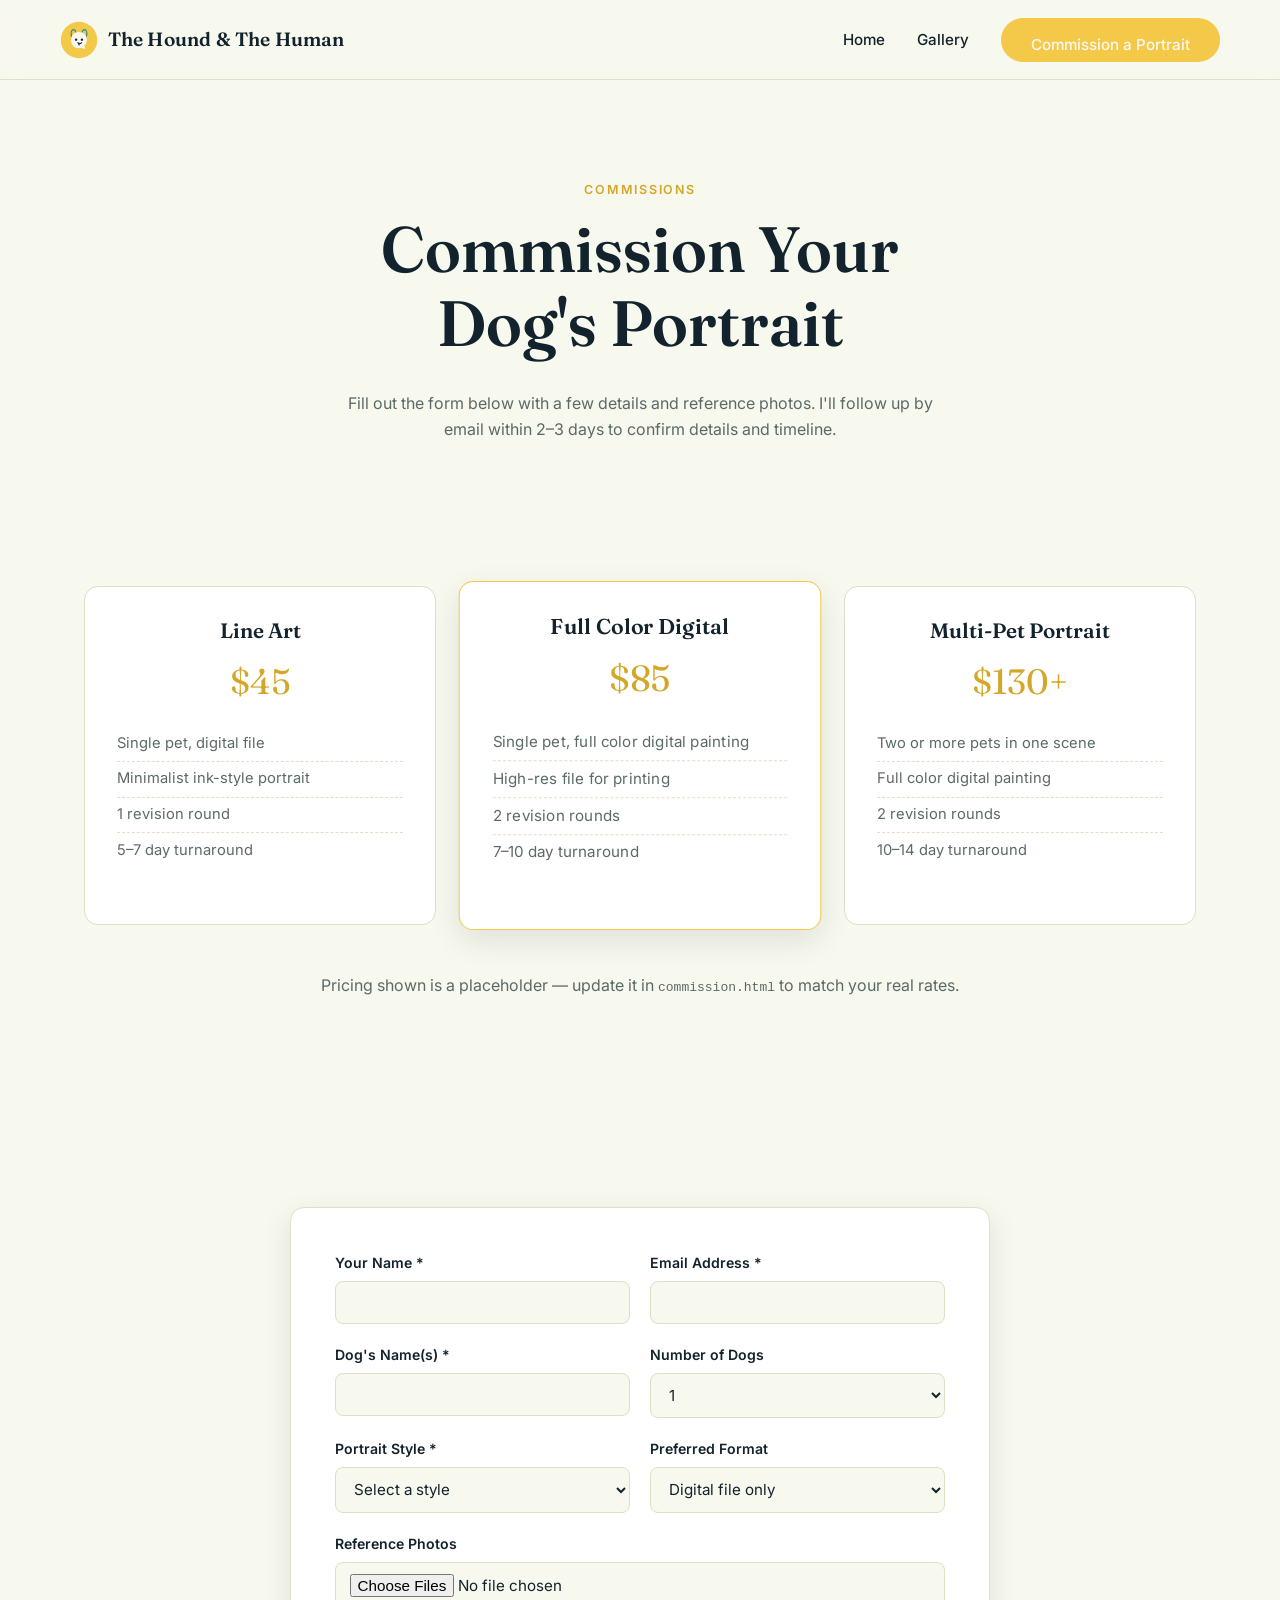
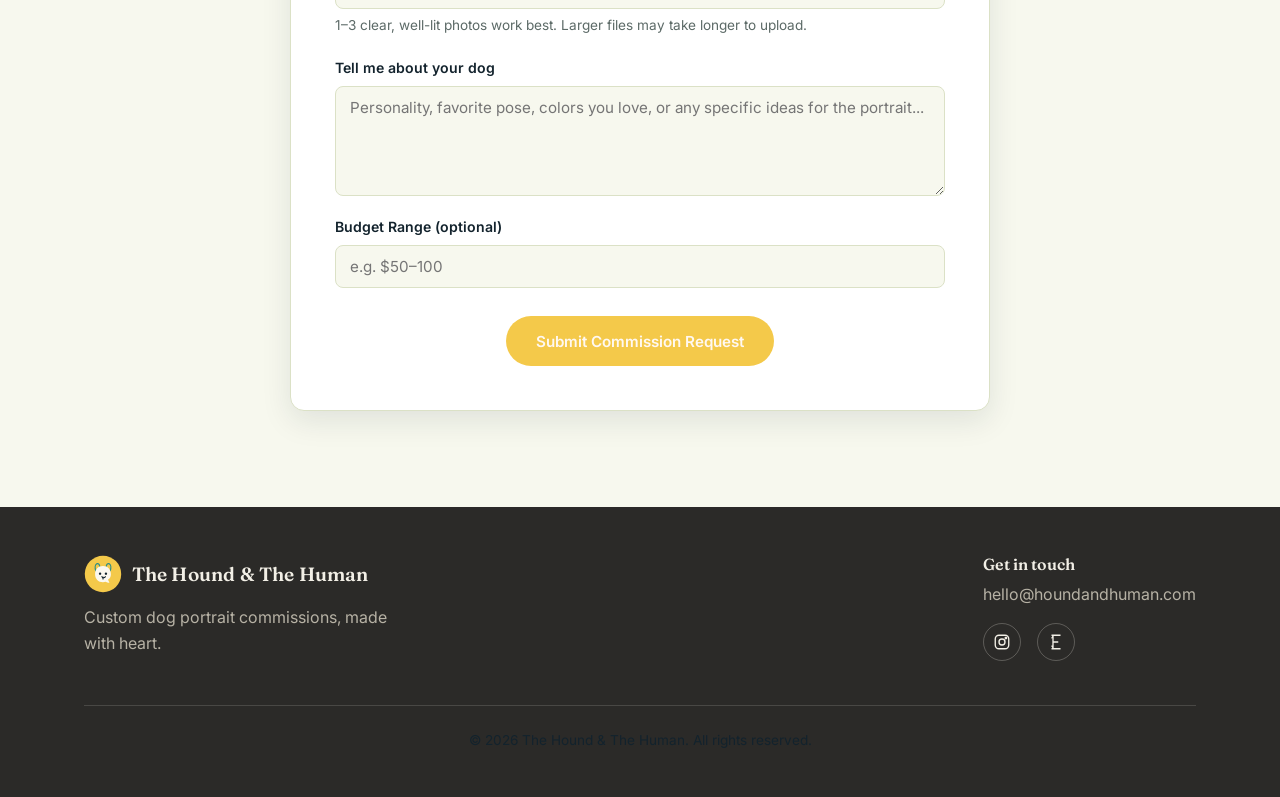
==== commission.html @ 1f99b288 "Add The Hound & The Human commission site Static, no-build site (home, gallery, commission form) sty" ====
<!doctype html>
<html lang="en">
<head>
  <meta charset="UTF-8" />
  <meta name="viewport" content="width=device-width, initial-scale=1.0" />
  <title>Commission a Portrait — The Hound &amp; The Human</title>
  <meta name="description" content="Commission a custom dog portrait from The Hound &amp; The Human. View pricing and submit your commission request." />
  <link rel="icon" href="assets/img/mark.svg" type="image/svg+xml" />
  <link rel="preconnect" href="https://fonts.googleapis.com" />
  <link rel="preconnect" href="https://fonts.gstatic.com" crossorigin />
  <link href="https://fonts.googleapis.com/css2?family=Fraunces:opsz,wght@9..144,500;9..144,600&family=Inter:wght@400;500;600;700&display=swap" rel="stylesheet" />
  <link rel="stylesheet" href="css/style.css" />
</head>
<body>

  <header class="site-header">
    <nav class="nav container">
      <a href="index.html" class="brand">
        <img src="assets/img/mark.svg" alt="" class="brand-mark" />
        <span class="brand-name">The Hound &amp; The Human</span>
      </a>
      <button class="nav-toggle" aria-label="Toggle navigation" aria-expanded="false">
        <svg viewBox="0 0 24 24" fill="none" stroke="currentColor" stroke-width="2" stroke-linecap="round"><path d="M4 6h16M4 12h16M4 18h16"/></svg>
      </button>
      <ul class="nav-links">
        <li><a href="index.html">Home</a></li>
        <li><a href="gallery.html">Gallery</a></li>
        <li><a href="commission.html" class="btn btn-primary" aria-current="page">Commission a Portrait</a></li>
      </ul>
    </nav>
  </header>

  <main>
    <section style="padding-bottom: 0;">
      <div class="container section-heading">
        <span class="eyebrow">Commissions</span>
        <h1>Commission Your Dog's Portrait</h1>
        <p class="muted">Fill out the form below with a few details and reference photos. I'll follow up by email within 2–3 days to confirm details and timeline.</p>
      </div>
    </section>

    <section>
      <div class="container">
        <div class="pricing-grid">
          <div class="pricing-card">
            <h3>Line Art</h3>
            <div class="price">$45</div>
            <ul>
              <li>Single pet, digital file</li>
              <li>Minimalist ink-style portrait</li>
              <li>1 revision round</li>
              <li>5–7 day turnaround</li>
            </ul>
          </div>
          <div class="pricing-card featured">
            <h3>Full Color Digital</h3>
            <div class="price">$85</div>
            <ul>
              <li>Single pet, full color digital painting</li>
              <li>High-res file for printing</li>
              <li>2 revision rounds</li>
              <li>7–10 day turnaround</li>
            </ul>
          </div>
          <div class="pricing-card">
            <h3>Multi-Pet Portrait</h3>
            <div class="price">$130+</div>
            <ul>
              <li>Two or more pets in one scene</li>
              <li>Full color digital painting</li>
              <li>2 revision rounds</li>
              <li>10–14 day turnaround</li>
            </ul>
          </div>
        </div>
        <p class="text-center muted mt-lg" style="max-width: 640px; margin-left: auto; margin-right: auto;">
          Pricing shown is a placeholder — update it in <code>commission.html</code> to match your real rates.
        </p>
      </div>
    </section>

    <section>
      <div class="container">
        <div class="form-wrap">
          <div class="form-success" role="status">Thanks! Your commission request has been sent — I'll be in touch by email soon.</div>
          <div class="form-error" role="alert">Something went wrong sending your request. Please try again, or email hello@houndandhuman.com directly.</div>

          <!--
            SETUP REQUIRED: replace YOUR_FORM_ID below with your real Formspree
            form ID. Create a free form at https://formspree.io (no cost, up
            to 50 submissions/month) and swap the action URL. See README.md.
          -->
          <form id="commission-form" action="https://formspree.io/f/YOUR_FORM_ID" method="POST" enctype="multipart/form-data">
            <input type="hidden" name="_subject" value="New commission request — The Hound & The Human" />
            <input type="text" name="_gotcha" style="display:none" tabindex="-1" autocomplete="off" />

            <div class="form-grid">
              <div class="form-field">
                <label for="name">Your Name *</label>
                <input type="text" id="name" name="Name" required />
              </div>
              <div class="form-field">
                <label for="email">Email Address *</label>
                <input type="email" id="email" name="Email" required />
              </div>

              <div class="form-field">
                <label for="pet-name">Dog's Name(s) *</label>
                <input type="text" id="pet-name" name="Dog Name(s)" required />
              </div>
              <div class="form-field">
                <label for="pet-count">Number of Dogs</label>
                <select id="pet-count" name="Number of Dogs">
                  <option>1</option>
                  <option>2</option>
                  <option>3+</option>
                </select>
              </div>

              <div class="form-field">
                <label for="style">Portrait Style *</label>
                <select id="style" name="Portrait Style" required>
                  <option value="">Select a style</option>
                  <option>Line Art</option>
                  <option>Full Color Digital</option>
                  <option>Multi-Pet Portrait</option>
                  <option>Not sure — need advice</option>
                </select>
              </div>
              <div class="form-field">
                <label for="size">Preferred Format</label>
                <select id="size" name="Preferred Format">
                  <option>Digital file only</option>
                  <option>Printed &amp; shipped</option>
                  <option>Both digital and print</option>
                </select>
              </div>

              <div class="form-field full">
                <label for="photos">Reference Photos</label>
                <input type="file" id="photos" name="Reference Photos" accept="image/*" multiple />
                <span class="form-note">1–3 clear, well-lit photos work best. Larger files may take longer to upload.</span>
              </div>

              <div class="form-field full">
                <label for="details">Tell me about your dog</label>
                <textarea id="details" name="Details" placeholder="Personality, favorite pose, colors you love, or any specific ideas for the portrait..."></textarea>
              </div>

              <div class="form-field full">
                <label for="budget">Budget Range (optional)</label>
                <input type="text" id="budget" name="Budget Range" placeholder="e.g. $50–100" />
              </div>
            </div>

            <div class="form-submit">
              <button type="submit" class="btn btn-primary">Submit Commission Request</button>
            </div>
          </form>
        </div>
      </div>
    </section>
  </main>

  <footer class="site-footer">
    <div class="container">
      <div class="footer-grid">
        <div>
          <a href="index.html" class="brand">
            <img src="assets/img/mark.svg" alt="" class="brand-mark" />
            <span class="brand-name">The Hound &amp; The Human</span>
          </a>
          <p class="muted" style="max-width: 32ch; margin-top: 0.75rem;">Custom dog portrait commissions, made with heart.</p>
        </div>
        <div>
          <h3 style="font-size: 1rem;">Get in touch</h3>
          <p class="muted">hello@houndandhuman.com</p>
          <ul class="footer-social">
            <li>
              <a href="https://instagram.com/" aria-label="Instagram">
                <svg viewBox="0 0 24 24" fill="none" stroke="currentColor" stroke-width="1.8"><rect x="3" y="3" width="18" height="18" rx="5"/><circle cx="12" cy="12" r="4"/><circle cx="17.2" cy="6.8" r="1"/></svg>
              </a>
            </li>
            <li>
              <a href="https://www.etsy.com/" aria-label="Etsy shop">
                <svg viewBox="0 0 24 24" fill="none" stroke="currentColor" stroke-width="1.8"><path d="M6 3h12M6 21h12M8 3v18M8 12h7M8 3c0 3-2 4-2 4M8 21c0-3-2-4-2-4"/></svg>
              </a>
            </li>
          </ul>
        </div>
      </div>
      <div class="footer-bottom">
        <p>&copy; <span id="year"></span> The Hound &amp; The Human. All rights reserved.</p>
      </div>
    </div>
  </footer>

  <script>document.getElementById('year').textContent = new Date().getFullYear();</script>
  <script src="js/main.js"></script>
</body>
</html>
---- css/style.css ----
/* ============================================================
   The Hound & The Human — base styles
   ============================================================ */

:root {
  /* palette */
  --color-navy: #13232d;
  --color-charcoal: #2b2a28;
  --color-sage: #c9d39c;
  --color-yellow: #f4c94a;
  --color-aqua: #7bcdc7;
  --color-aqua-dark: #2e8e87;

  --color-bg: #f7f8ee;
  --color-bg-alt: #e7ecd4;
  --color-surface: #ffffff;
  --color-text: var(--color-navy);
  --color-muted: #5c6a67;
  --color-accent: var(--color-yellow);
  --color-accent-dark: #d3a828;
  --color-accent-soft: #d6ede9;
  --color-line: #dbe1c6;

  --font-display: 'Fraunces', 'Playfair Display', Georgia, serif;
  --font-body: 'Inter', -apple-system, BlinkMacSystemFont, 'Segoe UI', sans-serif;

  --container: 1160px;
  --radius: 14px;
  --shadow-soft: 0 10px 30px rgba(19, 35, 45, 0.1);
}

@media (prefers-color-scheme: dark) {
  :root {
    --color-bg: #10191f;
    --color-bg-alt: #1c2620;
    --color-surface: #202a24;
    --color-text: #f2f2ea;
    --color-muted: #a3b3ae;
    --color-accent: var(--color-yellow);
    --color-accent-dark: #ffdb80;
    --color-accent-soft: #21403c;
    --color-line: #33413a;
    --shadow-soft: 0 10px 30px rgba(0, 0, 0, 0.4);
  }
}

* { box-sizing: border-box; }
html { scroll-behavior: smooth; }

body {
  margin: 0;
  background: var(--color-bg);
  color: var(--color-text);
  font-family: var(--font-body);
  line-height: 1.6;
  -webkit-font-smoothing: antialiased;
}

img { max-width: 100%; display: block; }

h1, h2, h3, h4 {
  font-family: var(--font-display);
  line-height: 1.15;
  margin: 0 0 0.5em;
  font-weight: 600;
}

h1 { font-size: clamp(2.4rem, 5vw, 4rem); }
h2 { font-size: clamp(1.8rem, 3.4vw, 2.6rem); }
h3 { font-size: 1.3rem; }

p { margin: 0 0 1em; color: var(--color-text); }

a { color: var(--color-accent-dark); }

.muted { color: var(--color-muted); }

.container {
  width: 100%;
  max-width: var(--container);
  margin: 0 auto;
  padding: 0 1.5rem;
}

section { padding: clamp(3rem, 8vw, 6rem) 0; }

.section-heading {
  text-align: center;
  max-width: 640px;
  margin: 0 auto 3rem;
}

.eyebrow {
  display: inline-block;
  font-size: 0.78rem;
  letter-spacing: 0.14em;
  text-transform: uppercase;
  color: var(--color-accent-dark);
  font-weight: 600;
  margin-bottom: 0.75rem;
}

/* ---------- Buttons ---------- */
.btn {
  display: inline-flex;
  align-items: center;
  justify-content: center;
  gap: 0.5rem;
  padding: 0.85rem 1.75rem;
  border-radius: 999px;
  font-family: var(--font-body);
  font-weight: 600;
  font-size: 0.95rem;
  text-decoration: none;
  border: 2px solid transparent;
  cursor: pointer;
  transition: transform 0.15s ease, background 0.2s ease, color 0.2s ease, border-color 0.2s ease;
}
.btn:hover { transform: translateY(-2px); }

.btn-primary {
  background: var(--color-accent);
  color: #fff8f1;
}
.btn-primary:hover { background: var(--color-accent-dark); }

.btn-outline {
  background: transparent;
  border-color: var(--color-text);
  color: var(--color-text);
}
.btn-outline:hover {
  border-color: var(--color-accent-dark);
  color: var(--color-accent-dark);
}

/* ---------- Header / Nav ---------- */
.site-header {
  position: sticky;
  top: 0;
  z-index: 50;
  background: color-mix(in srgb, var(--color-bg) 88%, transparent);
  backdrop-filter: blur(10px);
  border-bottom: 1px solid var(--color-line);
}

.nav {
  display: flex;
  align-items: center;
  justify-content: space-between;
  padding: 1.1rem 0;
}

.brand {
  display: flex;
  align-items: center;
  gap: 0.6rem;
  text-decoration: none;
  color: var(--color-text);
}

.brand-mark { width: 38px; height: 38px; flex-shrink: 0; }

.brand-name {
  font-family: var(--font-display);
  font-size: 1.2rem;
  font-weight: 600;
  letter-spacing: 0.01em;
}

.nav-links {
  display: flex;
  align-items: center;
  gap: 2rem;
  list-style: none;
  margin: 0;
  padding: 0;
}

.nav-links a {
  color: var(--color-text);
  text-decoration: none;
  font-weight: 500;
  font-size: 0.95rem;
  padding-bottom: 2px;
  border-bottom: 2px solid transparent;
  transition: border-color 0.2s ease, color 0.2s ease;
}

.nav-links a:hover,
.nav-links a[aria-current="page"] {
  color: var(--color-aqua-dark);
  border-color: var(--color-aqua);
}

.nav-links a.btn.btn-primary,
.nav-links a.btn.btn-primary:hover {
  color: #fff8f1;
  border-color: transparent;
}

.nav-toggle {
  display: none;
  background: none;
  border: none;
  cursor: pointer;
  padding: 0.4rem;
}
.nav-toggle svg { width: 26px; height: 26px; color: var(--color-text); }

@media (max-width: 760px) {
  .nav-toggle { display: block; }
  .nav-links {
    position: absolute;
    top: 100%;
    left: 0;
    right: 0;
    background: var(--color-bg);
    border-bottom: 1px solid var(--color-line);
    flex-direction: column;
    align-items: flex-start;
    gap: 0;
    padding: 0 1.5rem;
    max-height: 0;
    overflow: hidden;
    transition: max-height 0.25s ease;
  }
  .nav-links.open { max-height: 320px; padding: 0.5rem 1.5rem 1.5rem; }
  .nav-links li { width: 100%; }
  .nav-links a { display: block; padding: 0.75rem 0; }
}

/* ---------- Hero ---------- */
.hero {
  padding: clamp(3.5rem, 9vw, 7rem) 0 clamp(2.5rem, 6vw, 4rem);
}

.hero .container {
  display: grid;
  grid-template-columns: 1.1fr 0.9fr;
  gap: 3rem;
  align-items: center;
}

@media (max-width: 860px) {
  .hero .container { grid-template-columns: 1fr; text-align: center; }
  .hero-actions { justify-content: center; }
  .hero-art { order: -1; max-width: 320px; margin: 0 auto; }
}

.hero-actions {
  display: flex;
  gap: 1rem;
  flex-wrap: wrap;
  margin-top: 1.75rem;
}

.hero-lede { font-size: 1.15rem; color: var(--color-muted); max-width: 46ch; }

.hero-art {
  background: var(--color-bg-alt);
  border-radius: var(--radius);
  padding: 2rem;
  box-shadow: var(--shadow-soft);
}

.hero-art img {
  width: 100%;
  height: auto;
}

/* ---------- Process strip ---------- */
.process-grid {
  display: grid;
  grid-template-columns: repeat(3, 1fr);
  gap: 2rem;
}

@media (max-width: 760px) {
  .process-grid { grid-template-columns: 1fr; }
}

.process-step {
  background: var(--color-surface);
  border: 1px solid var(--color-line);
  border-radius: var(--radius);
  padding: 2rem 1.75rem;
  text-align: left;
}

.process-step .step-num {
  font-family: var(--font-display);
  font-size: 1.6rem;
  color: var(--color-accent);
  margin-bottom: 0.75rem;
}

/* ---------- Gallery grid ---------- */
.gallery-grid {
  display: grid;
  grid-template-columns: repeat(auto-fill, minmax(260px, 1fr));
  gap: 1.5rem;
}

.gallery-card {
  position: relative;
  border-radius: var(--radius);
  overflow: hidden;
  background: var(--color-bg-alt);
  border: 1px solid var(--color-line);
  cursor: pointer;
  aspect-ratio: 4 / 5;
}

.gallery-card img,
.gallery-card svg {
  width: 100%;
  height: 100%;
  object-fit: cover;
  transition: transform 0.4s ease;
}

.gallery-card:hover img,
.gallery-card:hover svg { transform: scale(1.05); }

.gallery-caption {
  position: absolute;
  left: 0;
  right: 0;
  bottom: 0;
  padding: 1rem 1.1rem;
  background: linear-gradient(to top, rgba(20, 15, 10, 0.75), transparent);
  color: #fff;
  font-size: 0.9rem;
  opacity: 0;
  transform: translateY(6px);
  transition: opacity 0.25s ease, transform 0.25s ease;
}

.gallery-card:hover .gallery-caption { opacity: 1; transform: translateY(0); }

.filter-bar {
  display: flex;
  gap: 0.6rem;
  flex-wrap: wrap;
  justify-content: center;
  margin-bottom: 2.5rem;
}

.filter-btn {
  background: var(--color-surface);
  border: 1px solid var(--color-line);
  color: var(--color-text);
  border-radius: 999px;
  padding: 0.5rem 1.2rem;
  font-size: 0.88rem;
  font-weight: 500;
  cursor: pointer;
  transition: background 0.2s ease, color 0.2s ease, border-color 0.2s ease;
}

.filter-btn:hover { border-color: var(--color-aqua-dark); }

.filter-btn.active {
  background: var(--color-text);
  color: var(--color-bg);
  border-color: var(--color-text);
}

/* ---------- Lightbox ---------- */
.lightbox {
  position: fixed;
  inset: 0;
  background: rgba(20, 15, 10, 0.9);
  display: none;
  align-items: center;
  justify-content: center;
  z-index: 100;
  padding: 2rem;
}

.lightbox.open { display: flex; }

.lightbox-inner {
  max-width: 720px;
  width: 100%;
  background: var(--color-bg);
  border-radius: var(--radius);
  overflow: hidden;
}

.lightbox-media { aspect-ratio: 4 / 5; background: var(--color-bg-alt); }
.lightbox-media img,
.lightbox-media svg { width: 100%; height: 100%; object-fit: cover; }

.lightbox-caption { padding: 1.25rem 1.5rem; }
.lightbox-caption h3 { margin-bottom: 0.25rem; }

.lightbox-close {
  position: absolute;
  top: 1.5rem;
  right: 1.5rem;
  background: rgba(255,255,255,0.12);
  border: none;
  color: #fff;
  width: 42px;
  height: 42px;
  border-radius: 50%;
  cursor: pointer;
  font-size: 1.3rem;
  line-height: 1;
}

/* ---------- Quote ---------- */
.quote-block {
  max-width: 720px;
  margin: 0 auto;
  text-align: center;
}
.quote-block blockquote {
  font-family: var(--font-display);
  font-size: clamp(1.3rem, 2.6vw, 1.7rem);
  margin: 0 0 1rem;
}
.quote-block cite { font-style: normal; color: var(--color-muted); font-size: 0.9rem; }

/* ---------- CTA banner ---------- */
.cta-banner {
  background: var(--color-text);
  color: var(--color-bg);
  border-radius: var(--radius);
  padding: clamp(2.5rem, 6vw, 4rem);
  text-align: center;
}
.cta-banner h2 { color: var(--color-bg); }
.cta-banner p { color: var(--color-accent-soft); }

/* ---------- Pricing ---------- */
.pricing-grid {
  display: grid;
  grid-template-columns: repeat(3, 1fr);
  gap: 1.75rem;
}
@media (max-width: 860px) {
  .pricing-grid { grid-template-columns: 1fr; }
}
.pricing-card {
  background: var(--color-surface);
  border: 1px solid var(--color-line);
  border-radius: var(--radius);
  padding: 2rem;
  text-align: center;
}
.pricing-card.featured {
  border-color: var(--color-accent);
  box-shadow: var(--shadow-soft);
  transform: scale(1.03);
}
.pricing-card .price {
  font-family: var(--font-display);
  font-size: 2.2rem;
  color: var(--color-accent-dark);
  margin: 0.5rem 0 1rem;
}
.pricing-card ul {
  list-style: none;
  padding: 0;
  margin: 0 0 1.5rem;
  text-align: left;
  color: var(--color-muted);
  font-size: 0.92rem;
}
.pricing-card li { padding: 0.35rem 0; border-bottom: 1px dashed var(--color-line); }
.pricing-card li:last-child { border-bottom: none; }

/* ---------- Form ---------- */
.form-wrap {
  max-width: 700px;
  margin: 0 auto;
  background: var(--color-surface);
  border: 1px solid var(--color-line);
  border-radius: var(--radius);
  padding: clamp(1.75rem, 4vw, 2.75rem);
  box-shadow: var(--shadow-soft);
}

.form-grid {
  display: grid;
  grid-template-columns: 1fr 1fr;
  gap: 1.25rem;
}

.form-field { display: flex; flex-direction: column; gap: 0.4rem; }
.form-field.full { grid-column: 1 / -1; }

@media (max-width: 620px) {
  .form-grid { grid-template-columns: 1fr; }
}

label {
  font-size: 0.88rem;
  font-weight: 600;
  color: var(--color-text);
}

input, select, textarea {
  font-family: var(--font-body);
  font-size: 0.95rem;
  padding: 0.7rem 0.85rem;
  border-radius: 8px;
  border: 1px solid var(--color-line);
  background: var(--color-bg);
  color: var(--color-text);
}

input:focus, select:focus, textarea:focus {
  outline: none;
  border-color: var(--color-accent);
}

textarea { resize: vertical; min-height: 110px; }

.form-note { font-size: 0.85rem; color: var(--color-muted); }

.form-submit { margin-top: 1.75rem; display: flex; justify-content: center; }

.form-success, .form-error {
  display: none;
  text-align: center;
  padding: 1rem;
  border-radius: 8px;
  margin-bottom: 1.5rem;
  font-size: 0.95rem;
}
.form-success { background: #e4f0e1; color: #2e5230; }
.form-error { background: #f6dede; color: #7a2a2a; }

@media (prefers-color-scheme: dark) {
  .form-success { background: #223b26; color: #b7e3b6; }
  .form-error { background: #3f2222; color: #f0b6b6; }
}

/* ---------- Footer ---------- */
.site-footer {
  border-top: none;
  padding: 3rem 0 2rem;
  background: var(--color-charcoal);
  color: #f2efe6;
}

.site-footer .brand,
.site-footer h3 { color: #f2efe6; }

.site-footer .muted { color: #b7b2a5; }

.footer-grid {
  display: flex;
  flex-wrap: wrap;
  justify-content: space-between;
  gap: 2rem;
  margin-bottom: 2rem;
}

.footer-social {
  display: flex;
  gap: 1rem;
  list-style: none;
  padding: 0;
  margin: 0.75rem 0 0;
}

.footer-social a {
  display: inline-flex;
  align-items: center;
  justify-content: center;
  width: 38px;
  height: 38px;
  border-radius: 50%;
  border: 1px solid rgba(242, 239, 230, 0.25);
  color: #f2efe6;
  text-decoration: none;
}
.footer-social a:hover { border-color: var(--color-aqua); color: var(--color-aqua); }
.footer-social svg { width: 18px; height: 18px; }

.footer-bottom {
  text-align: center;
  font-size: 0.85rem;
  color: #b7b2a5;
  padding-top: 1.5rem;
  border-top: 1px solid rgba(242, 239, 230, 0.15);
}

/* ---------- Utility ---------- */
.text-center { text-align: center; }
.mt-lg { margin-top: 3rem; }
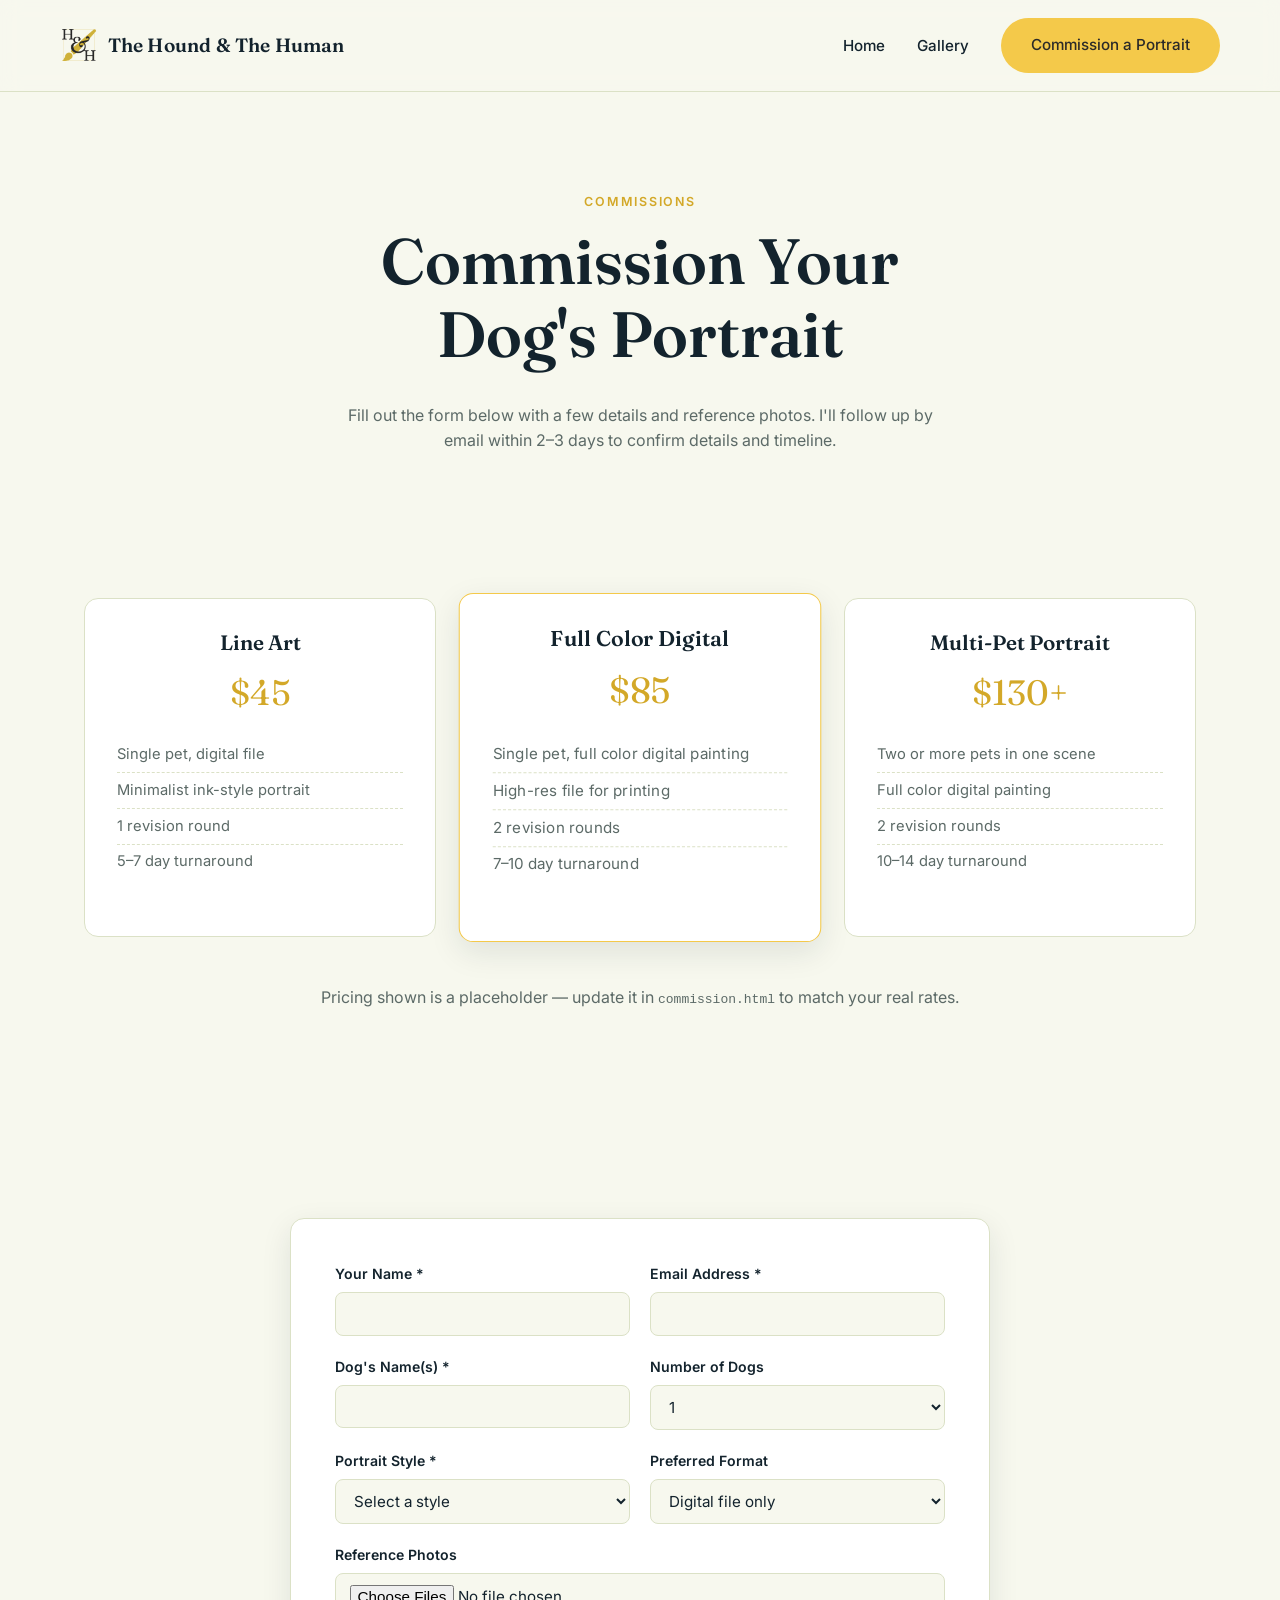
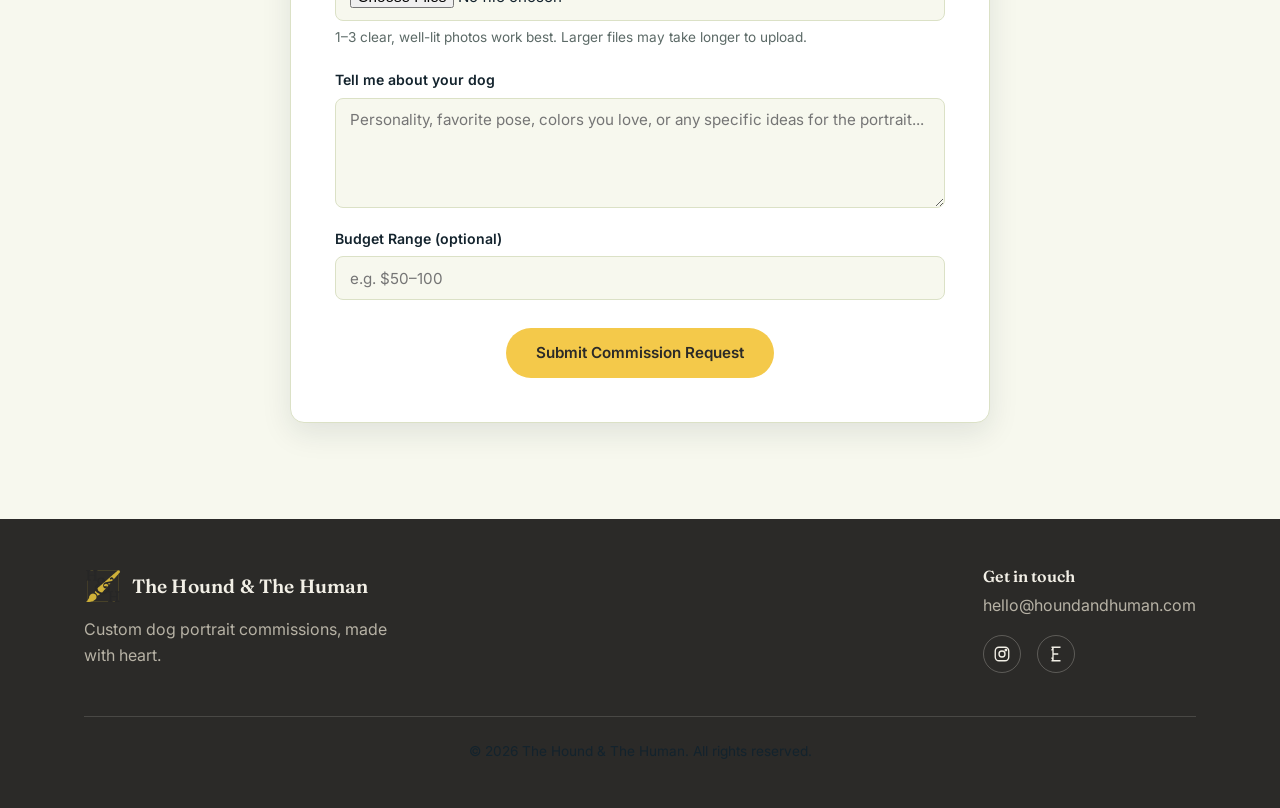
==== commit 5ef83a63: "Replace placeholder brand mark with real logo Crop and pad the uploaded H&H monogram to a square tra" ====
--- a/commission.html
+++ b/commission.html
@@ -5,7 +5,7 @@
   <meta name="viewport" content="width=device-width, initial-scale=1.0" />
   <title>Commission a Portrait — The Hound &amp; The Human</title>
   <meta name="description" content="Commission a custom dog portrait from The Hound &amp; The Human. View pricing and submit your commission request." />
-  <link rel="icon" href="assets/img/mark.svg" type="image/svg+xml" />
+  <link rel="icon" href="assets/img/logo.png" type="image/png" />
   <link rel="preconnect" href="https://fonts.googleapis.com" />
   <link rel="preconnect" href="https://fonts.gstatic.com" crossorigin />
   <link href="https://fonts.googleapis.com/css2?family=Fraunces:opsz,wght@9..144,500;9..144,600&family=Inter:wght@400;500;600;700&display=swap" rel="stylesheet" />
@@ -16,7 +16,7 @@
   <header class="site-header">
     <nav class="nav container">
       <a href="index.html" class="brand">
-        <img src="assets/img/mark.svg" alt="" class="brand-mark" />
+        <img src="assets/img/logo.png" alt="The Hound &amp; The Human logo" class="brand-mark" />
         <span class="brand-name">The Hound &amp; The Human</span>
       </a>
       <button class="nav-toggle" aria-label="Toggle navigation" aria-expanded="false">
@@ -85,12 +85,7 @@
           <div class="form-success" role="status">Thanks! Your commission request has been sent — I'll be in touch by email soon.</div>
           <div class="form-error" role="alert">Something went wrong sending your request. Please try again, or email hello@houndandhuman.com directly.</div>
 
-          <!--
-            SETUP REQUIRED: replace YOUR_FORM_ID below with your real Formspree
-            form ID. Create a free form at https://formspree.io (no cost, up
-            to 50 submissions/month) and swap the action URL. See README.md.
-          -->
-          <form id="commission-form" action="https://formspree.io/f/YOUR_FORM_ID" method="POST" enctype="multipart/form-data">
+          <form id="commission-form" action="https://formspree.io/f/xykrnryv" method="POST" enctype="multipart/form-data">
             <input type="hidden" name="_subject" value="New commission request — The Hound & The Human" />
             <input type="text" name="_gotcha" style="display:none" tabindex="-1" autocomplete="off" />
 
@@ -167,7 +162,7 @@
       <div class="footer-grid">
         <div>
           <a href="index.html" class="brand">
-            <img src="assets/img/mark.svg" alt="" class="brand-mark" />
+            <img src="assets/img/logo.png" alt="The Hound &amp; The Human logo" class="brand-mark" />
             <span class="brand-name">The Hound &amp; The Human</span>
           </a>
           <p class="muted" style="max-width: 32ch; margin-top: 0.75rem;">Custom dog portrait commissions, made with heart.</p>
--- a/css/style.css
+++ b/css/style.css
@@ -120,7 +120,7 @@
 
 .btn-primary {
   background: var(--color-accent);
-  color: #fff8f1;
+  color: var(--color-charcoal);
 }
 .btn-primary:hover { background: var(--color-accent-dark); }
 
@@ -195,7 +195,8 @@
 
 .nav-links a.btn.btn-primary,
 .nav-links a.btn.btn-primary:hover {
-  color: #fff8f1;
+  color: var(--color-charcoal);
+  padding: 0.85rem 1.75rem;
   border-color: transparent;
 }
 
@@ -339,6 +340,39 @@
 
 .gallery-card:hover .gallery-caption { opacity: 1; transform: translateY(0); }
 
+/* ---------- Gallery tabs ---------- */
+.gallery-tabs {
+  display: flex;
+  justify-content: center;
+  gap: 2.5rem;
+  border-bottom: 1px solid var(--color-line);
+  margin-bottom: 2.5rem;
+}
+
+.tab-btn {
+  background: none;
+  border: none;
+  cursor: pointer;
+  padding: 0 0 1rem;
+  margin-bottom: -1px;
+  font-family: var(--font-display);
+  font-size: 1.1rem;
+  font-weight: 600;
+  color: var(--color-muted);
+  border-bottom: 3px solid transparent;
+  transition: color 0.2s ease, border-color 0.2s ease;
+}
+
+.tab-btn:hover { color: var(--color-text); }
+
+.tab-btn.active {
+  color: var(--color-text);
+  border-bottom-color: var(--color-accent);
+}
+
+.gallery-panel { display: none; }
+.gallery-panel.active { display: block; }
+
 .filter-bar {
   display: flex;
   gap: 0.6rem;
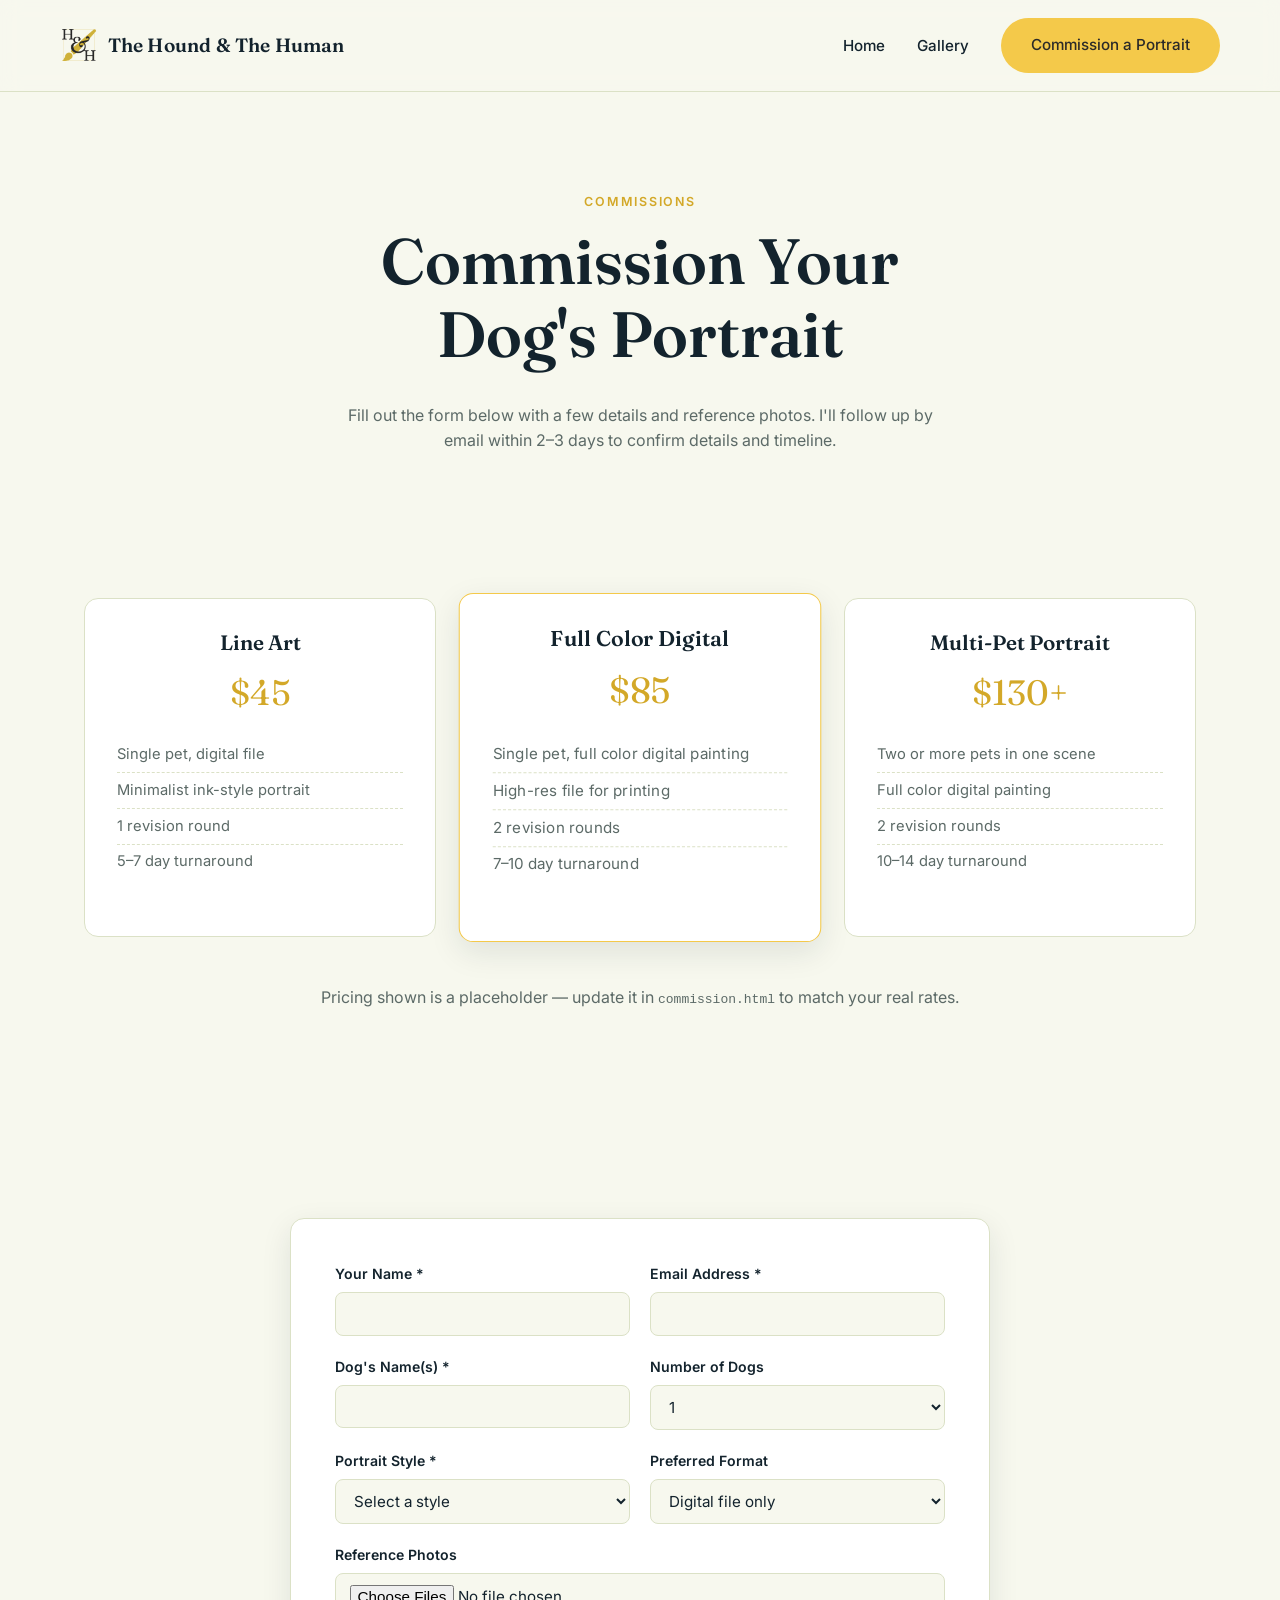
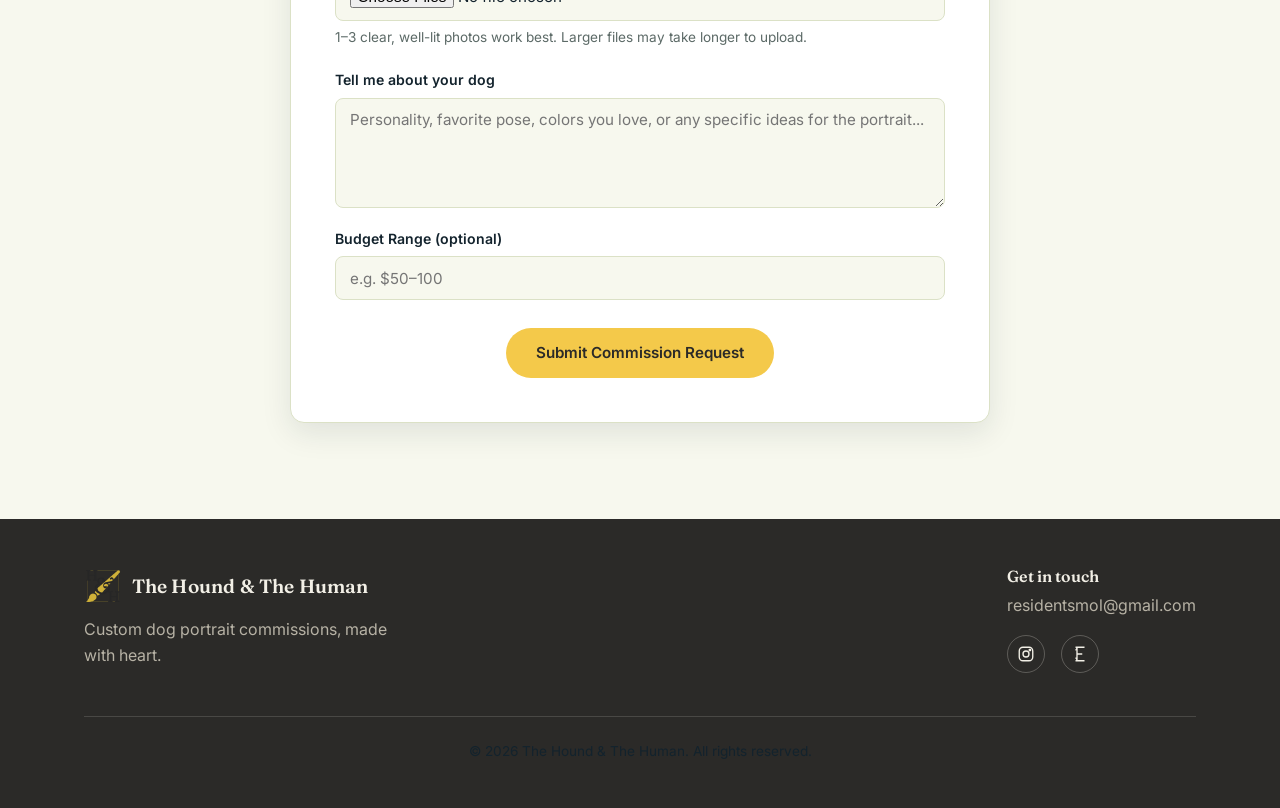
==== commit 80c1dae3: "Update contact email to residentsmol@gmail.com Co-Authored-By: Claude Sonnet 5 <noreply@anthropic.co" ====
--- a/commission.html
+++ b/commission.html
@@ -83,7 +83,7 @@
       <div class="container">
         <div class="form-wrap">
           <div class="form-success" role="status">Thanks! Your commission request has been sent — I'll be in touch by email soon.</div>
-          <div class="form-error" role="alert">Something went wrong sending your request. Please try again, or email hello@houndandhuman.com directly.</div>
+          <div class="form-error" role="alert">Something went wrong sending your request. Please try again, or email residentsmol@gmail.com directly.</div>
 
           <form id="commission-form" action="https://formspree.io/f/xykrnryv" method="POST" enctype="multipart/form-data">
             <input type="hidden" name="_subject" value="New commission request — The Hound & The Human" />
@@ -169,7 +169,7 @@
         </div>
         <div>
           <h3 style="font-size: 1rem;">Get in touch</h3>
-          <p class="muted">hello@houndandhuman.com</p>
+          <p class="muted">residentsmol@gmail.com</p>
           <ul class="footer-social">
             <li>
               <a href="https://instagram.com/" aria-label="Instagram">
--- a/css/style.css
+++ b/css/style.css
@@ -263,11 +263,16 @@
   border-radius: var(--radius);
   padding: 2rem;
   box-shadow: var(--shadow-soft);
+  text-align: center;
 }
 
 .hero-art img {
   width: 100%;
+  max-width: 300px;
   height: auto;
+  display: inline-block;
+  border-radius: 8px;
+  box-shadow: var(--shadow-soft);
 }
 
 /* ---------- Process strip ---------- */
@@ -447,15 +452,35 @@
 
 /* ---------- Quote ---------- */
 .quote-block {
-  max-width: 720px;
+  max-width: 640px;
   margin: 0 auto;
   text-align: center;
 }
+
+.quote-mark {
+  display: block;
+  font-family: var(--font-display);
+  font-size: 4rem;
+  line-height: 1;
+  color: var(--color-accent);
+  margin-bottom: 0.5rem;
+}
+
 .quote-block blockquote {
+  margin: 0 0 1.25rem;
+  text-align: left;
+}
+
+.quote-block blockquote p {
   font-family: var(--font-display);
-  font-size: clamp(1.3rem, 2.6vw, 1.7rem);
-  margin: 0 0 1rem;
-}
+  font-size: clamp(1.05rem, 1.6vw, 1.2rem);
+  line-height: 1.65;
+  color: var(--color-text);
+  margin: 0 0 1.1rem;
+}
+
+.quote-block blockquote p:last-child { margin-bottom: 0; }
+
 .quote-block cite { font-style: normal; color: var(--color-muted); font-size: 0.9rem; }
 
 /* ---------- CTA banner ---------- */
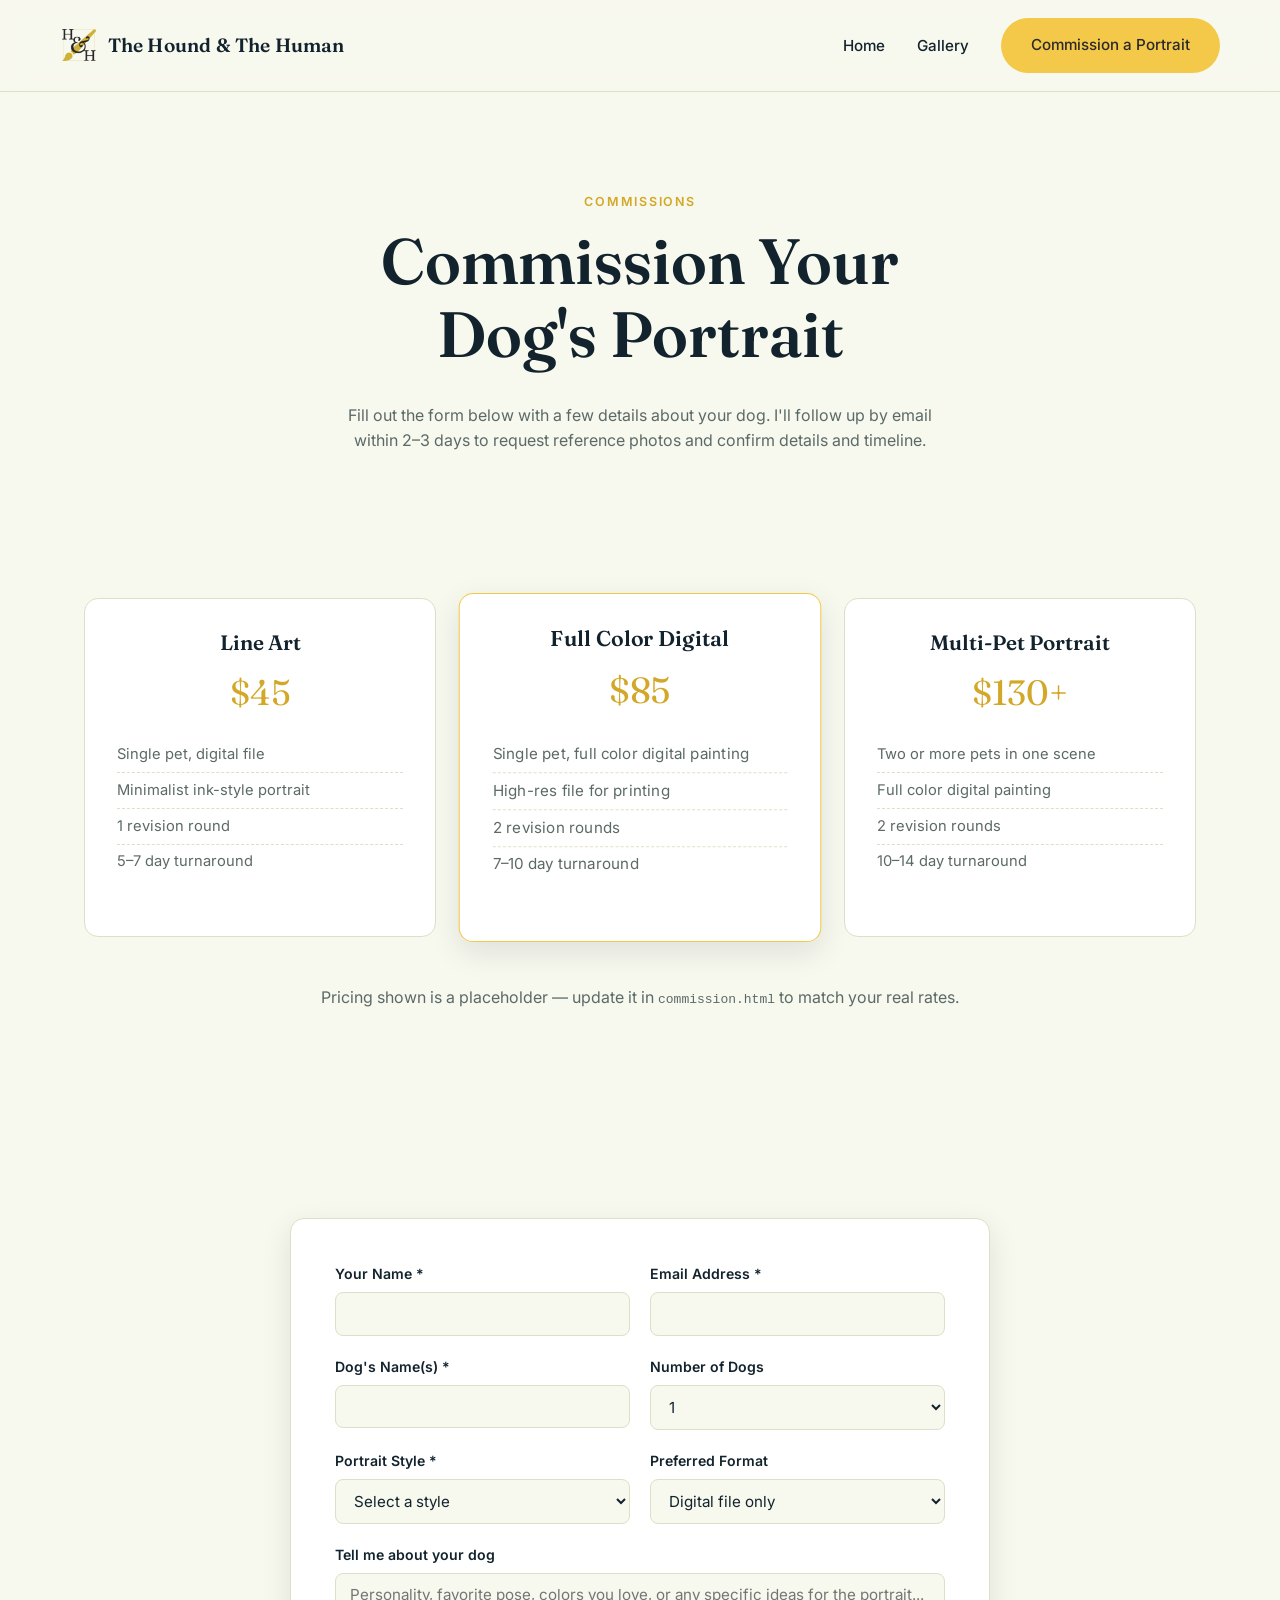
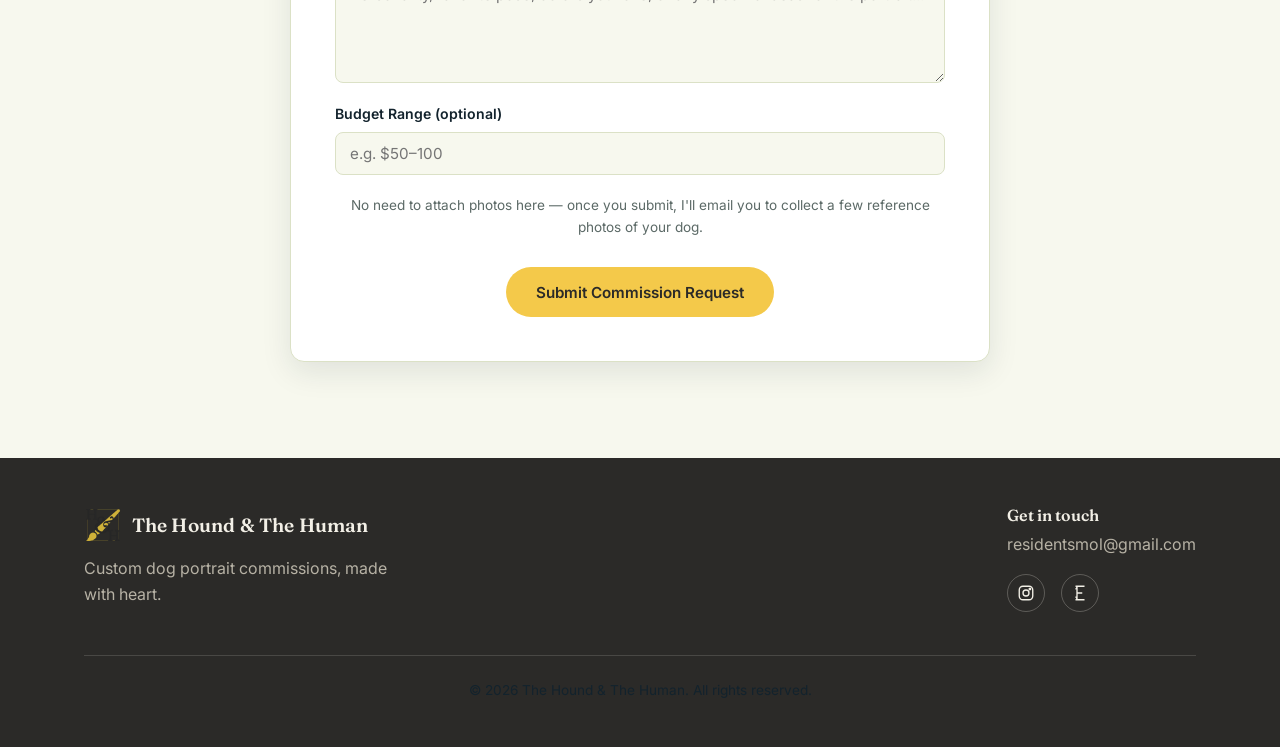
==== commit f922ea11: "Remove file upload from commission form Formspree's free tier rejects submissions that include a fil" ====
--- a/commission.html
+++ b/commission.html
@@ -35,7 +35,7 @@
       <div class="container section-heading">
         <span class="eyebrow">Commissions</span>
         <h1>Commission Your Dog's Portrait</h1>
-        <p class="muted">Fill out the form below with a few details and reference photos. I'll follow up by email within 2–3 days to confirm details and timeline.</p>
+        <p class="muted">Fill out the form below with a few details about your dog. I'll follow up by email within 2–3 days to request reference photos and confirm details and timeline.</p>
       </div>
     </section>
 
@@ -85,7 +85,7 @@
           <div class="form-success" role="status">Thanks! Your commission request has been sent — I'll be in touch by email soon.</div>
           <div class="form-error" role="alert">Something went wrong sending your request. Please try again, or email residentsmol@gmail.com directly.</div>
 
-          <form id="commission-form" action="https://formspree.io/f/xykrnryv" method="POST" enctype="multipart/form-data">
+          <form id="commission-form" action="https://formspree.io/f/xykrnryv" method="POST">
             <input type="hidden" name="_subject" value="New commission request — The Hound & The Human" />
             <input type="text" name="_gotcha" style="display:none" tabindex="-1" autocomplete="off" />
 
@@ -132,12 +132,6 @@
               </div>
 
               <div class="form-field full">
-                <label for="photos">Reference Photos</label>
-                <input type="file" id="photos" name="Reference Photos" accept="image/*" multiple />
-                <span class="form-note">1–3 clear, well-lit photos work best. Larger files may take longer to upload.</span>
-              </div>
-
-              <div class="form-field full">
                 <label for="details">Tell me about your dog</label>
                 <textarea id="details" name="Details" placeholder="Personality, favorite pose, colors you love, or any specific ideas for the portrait..."></textarea>
               </div>
@@ -147,6 +141,8 @@
                 <input type="text" id="budget" name="Budget Range" placeholder="e.g. $50–100" />
               </div>
             </div>
+
+            <p class="form-note text-center" style="margin-top: 1.25rem;">No need to attach photos here — once you submit, I'll email you to collect a few reference photos of your dog.</p>
 
             <div class="form-submit">
               <button type="submit" class="btn btn-primary">Submit Commission Request</button>
--- a/css/style.css
+++ b/css/style.css
@@ -563,6 +563,7 @@
 }
 
 input, select, textarea {
+  width: 100%;
   font-family: var(--font-body);
   font-size: 0.95rem;
   padding: 0.7rem 0.85rem;
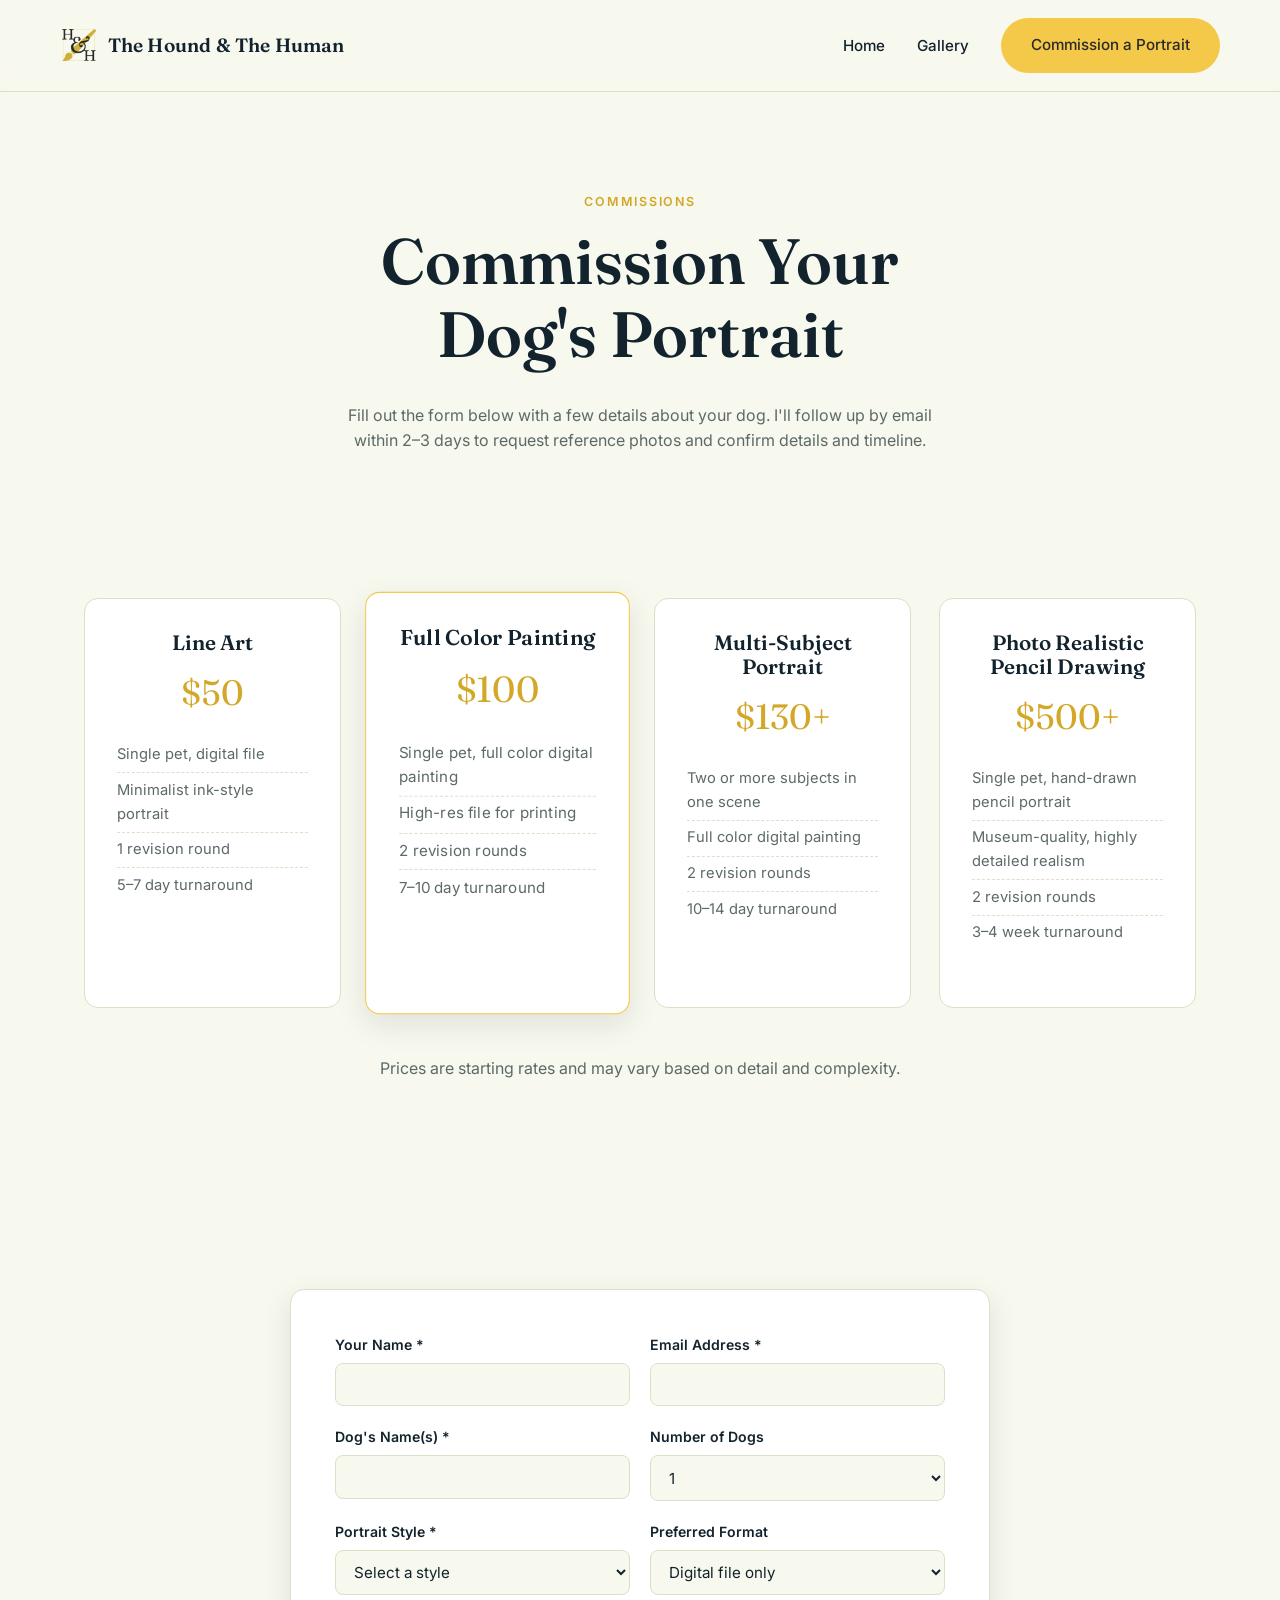
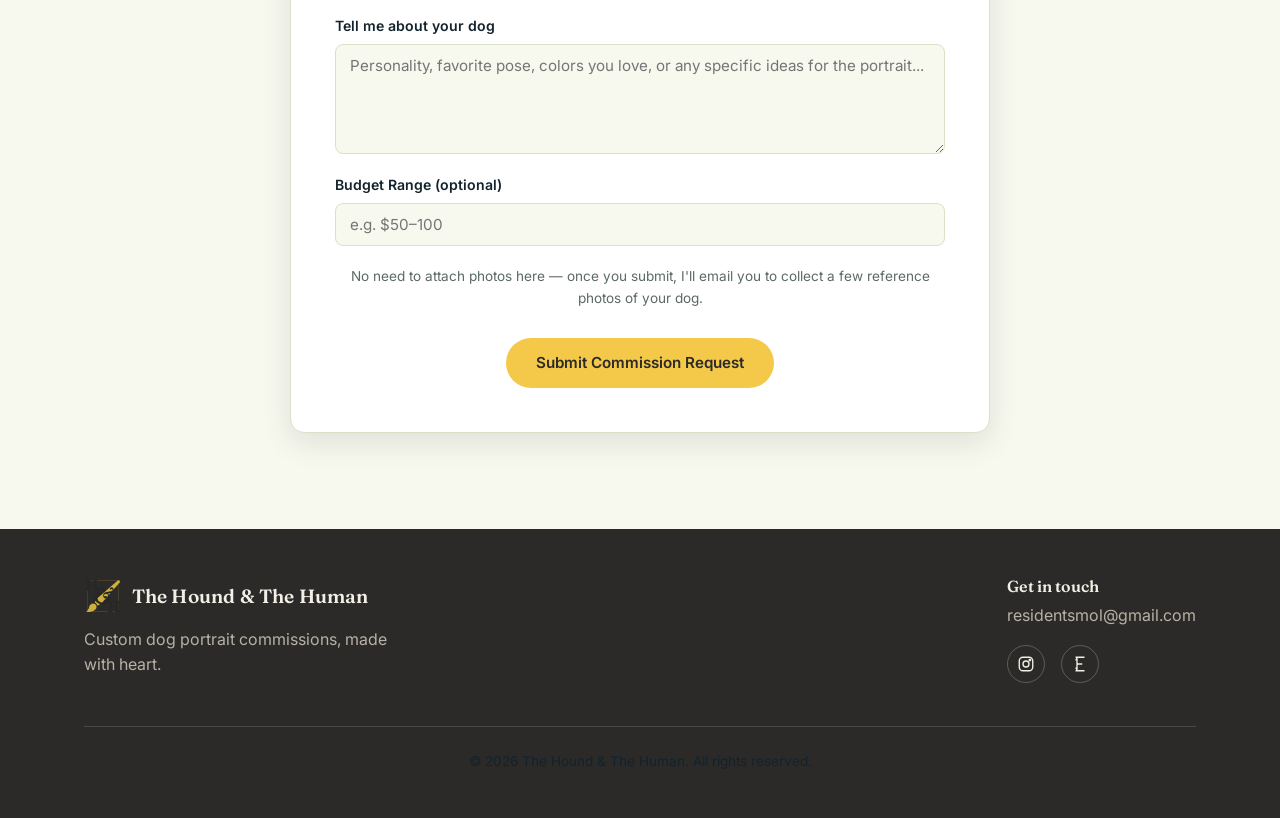
==== commit b747e4cf: "Update commission pricing to real rates Line Art $50, Full Color Painting $100, Multi-Subject Portra" ====
--- a/commission.html
+++ b/commission.html
@@ -44,7 +44,7 @@
         <div class="pricing-grid">
           <div class="pricing-card">
             <h3>Line Art</h3>
-            <div class="price">$45</div>
+            <div class="price">$50</div>
             <ul>
               <li>Single pet, digital file</li>
               <li>Minimalist ink-style portrait</li>
@@ -53,8 +53,8 @@
             </ul>
           </div>
           <div class="pricing-card featured">
-            <h3>Full Color Digital</h3>
-            <div class="price">$85</div>
+            <h3>Full Color Painting</h3>
+            <div class="price">$100</div>
             <ul>
               <li>Single pet, full color digital painting</li>
               <li>High-res file for printing</li>
@@ -63,18 +63,28 @@
             </ul>
           </div>
           <div class="pricing-card">
-            <h3>Multi-Pet Portrait</h3>
+            <h3>Multi-Subject Portrait</h3>
             <div class="price">$130+</div>
             <ul>
-              <li>Two or more pets in one scene</li>
+              <li>Two or more subjects in one scene</li>
               <li>Full color digital painting</li>
               <li>2 revision rounds</li>
               <li>10–14 day turnaround</li>
             </ul>
           </div>
+          <div class="pricing-card">
+            <h3>Photo Realistic Pencil Drawing</h3>
+            <div class="price">$500+</div>
+            <ul>
+              <li>Single pet, hand-drawn pencil portrait</li>
+              <li>Museum-quality, highly detailed realism</li>
+              <li>2 revision rounds</li>
+              <li>3–4 week turnaround</li>
+            </ul>
+          </div>
         </div>
         <p class="text-center muted mt-lg" style="max-width: 640px; margin-left: auto; margin-right: auto;">
-          Pricing shown is a placeholder — update it in <code>commission.html</code> to match your real rates.
+          Prices are starting rates and may vary based on detail and complexity.
         </p>
       </div>
     </section>
@@ -117,8 +127,9 @@
                 <select id="style" name="Portrait Style" required>
                   <option value="">Select a style</option>
                   <option>Line Art</option>
-                  <option>Full Color Digital</option>
-                  <option>Multi-Pet Portrait</option>
+                  <option>Full Color Painting</option>
+                  <option>Multi-Subject Portrait</option>
+                  <option>Photo Realistic Pencil Drawing</option>
                   <option>Not sure — need advice</option>
                 </select>
               </div>
--- a/css/style.css
+++ b/css/style.css
@@ -497,10 +497,13 @@
 /* ---------- Pricing ---------- */
 .pricing-grid {
   display: grid;
-  grid-template-columns: repeat(3, 1fr);
+  grid-template-columns: repeat(4, 1fr);
   gap: 1.75rem;
 }
-@media (max-width: 860px) {
+@media (max-width: 980px) {
+  .pricing-grid { grid-template-columns: repeat(2, 1fr); }
+}
+@media (max-width: 560px) {
   .pricing-grid { grid-template-columns: 1fr; }
 }
 .pricing-card {
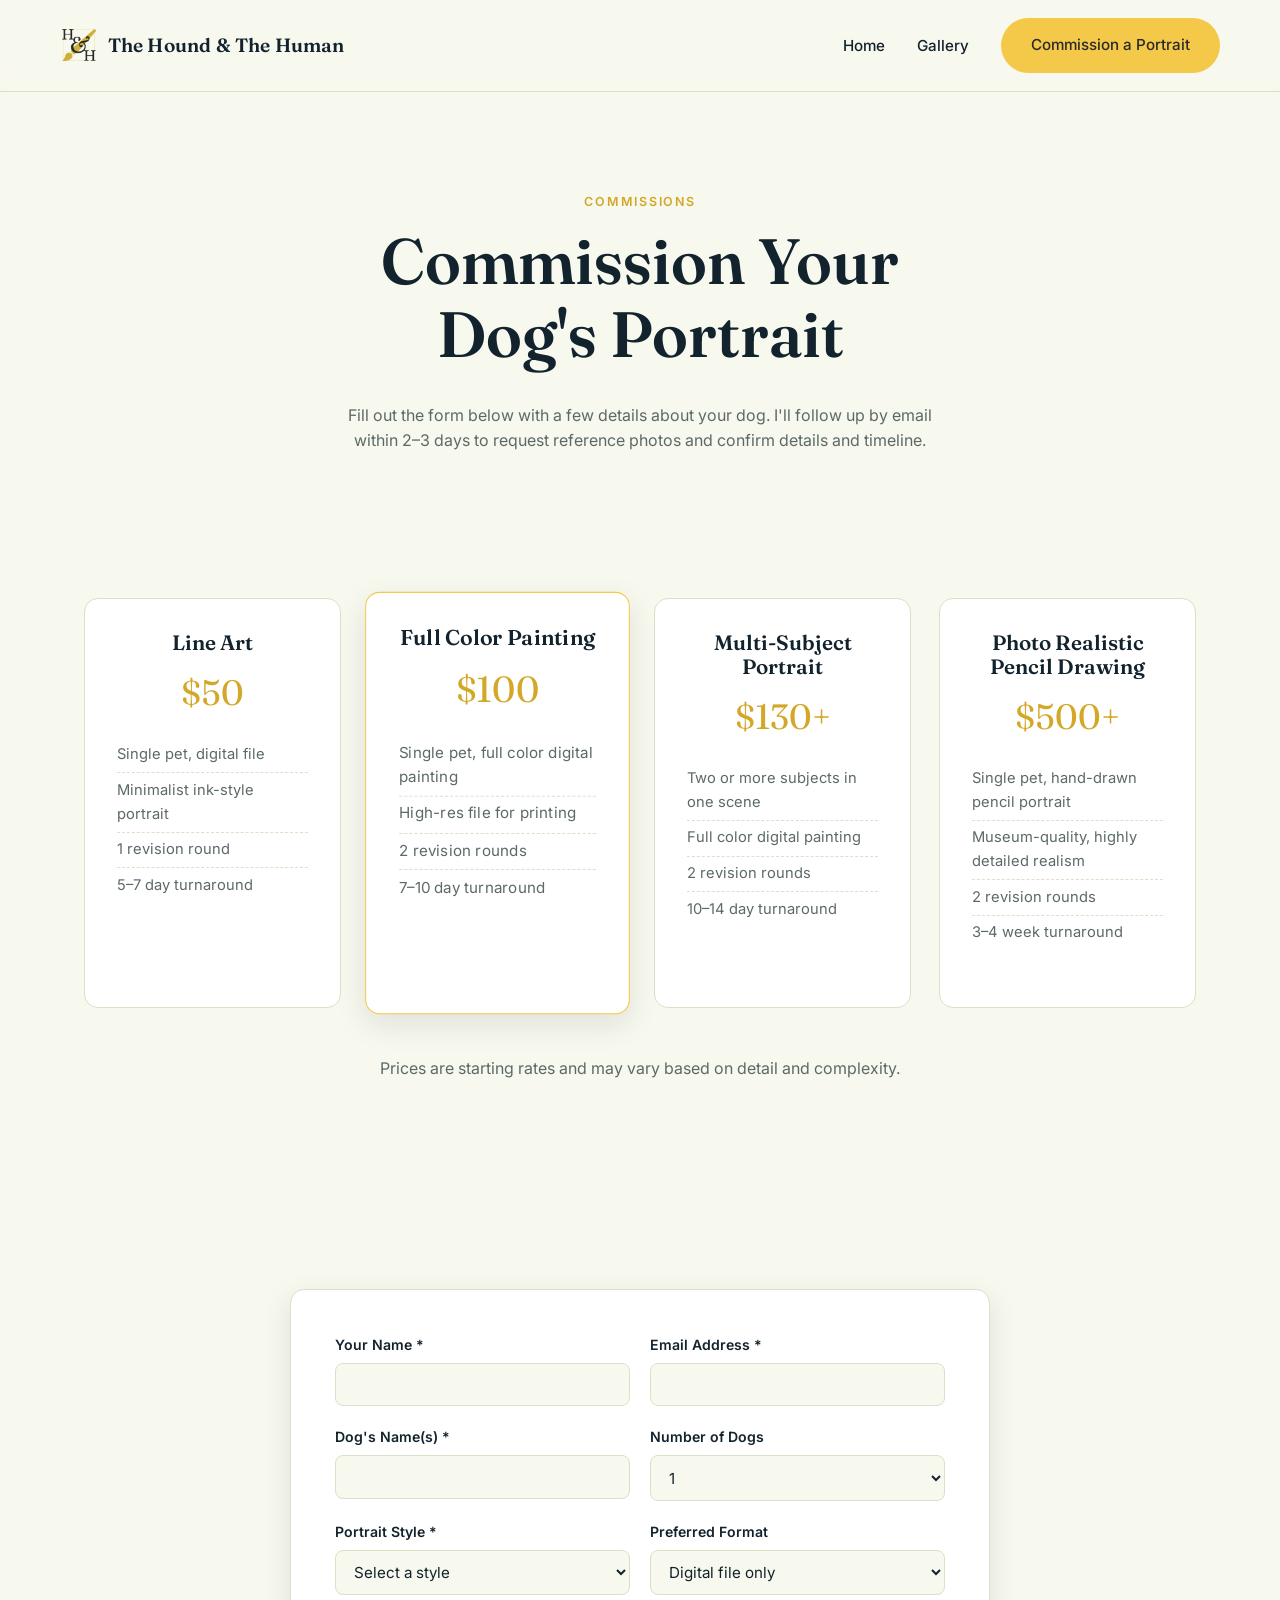
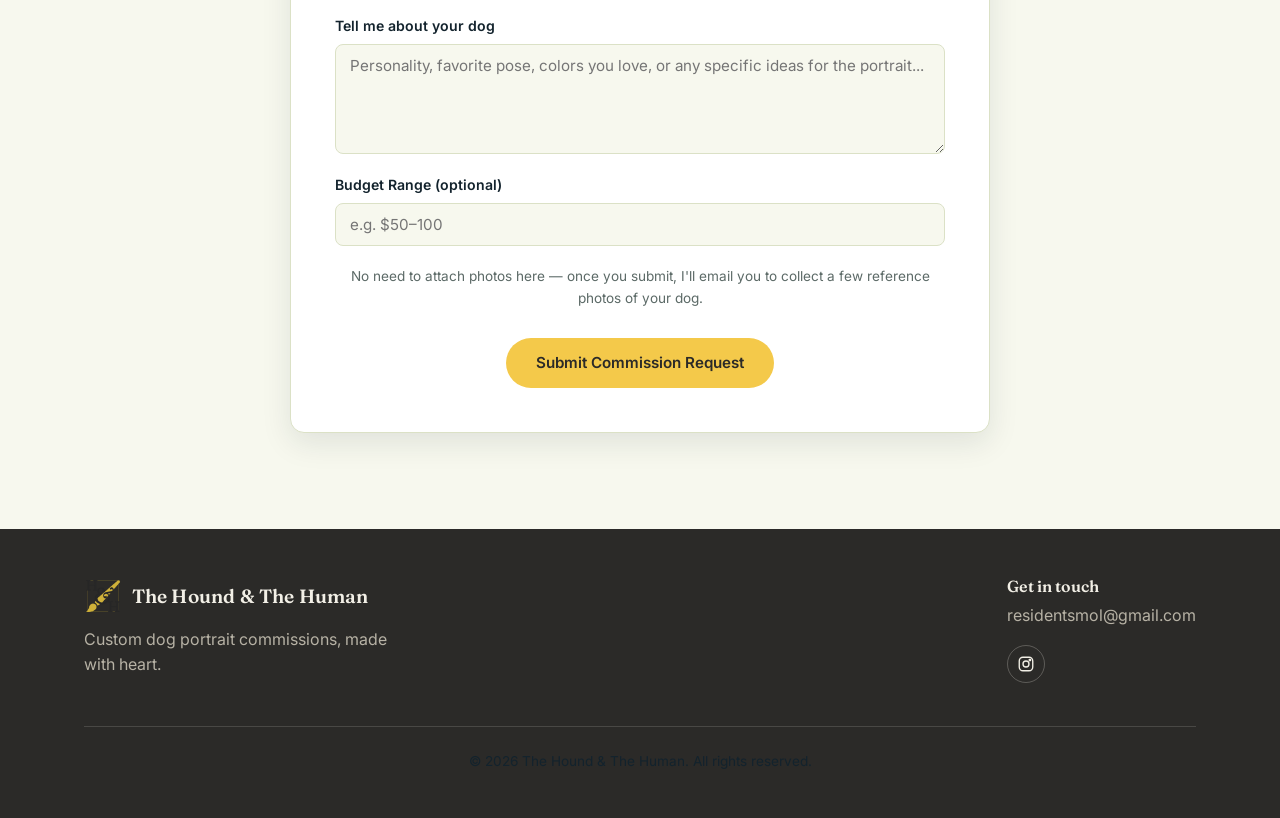
==== commit 5e0a4384: "Remove Etsy link, point Instagram to real handle Drop the placeholder Etsy footer icon and link the " ====
--- a/commission.html
+++ b/commission.html
@@ -179,13 +179,8 @@
           <p class="muted">residentsmol@gmail.com</p>
           <ul class="footer-social">
             <li>
-              <a href="https://instagram.com/" aria-label="Instagram">
+              <a href="https://instagram.com/houndandthehuman" aria-label="Instagram @houndandthehuman" target="_blank" rel="noopener">
                 <svg viewBox="0 0 24 24" fill="none" stroke="currentColor" stroke-width="1.8"><rect x="3" y="3" width="18" height="18" rx="5"/><circle cx="12" cy="12" r="4"/><circle cx="17.2" cy="6.8" r="1"/></svg>
-              </a>
-            </li>
-            <li>
-              <a href="https://www.etsy.com/" aria-label="Etsy shop">
-                <svg viewBox="0 0 24 24" fill="none" stroke="currentColor" stroke-width="1.8"><path d="M6 3h12M6 21h12M8 3v18M8 12h7M8 3c0 3-2 4-2 4M8 21c0-3-2-4-2-4"/></svg>
               </a>
             </li>
           </ul>
